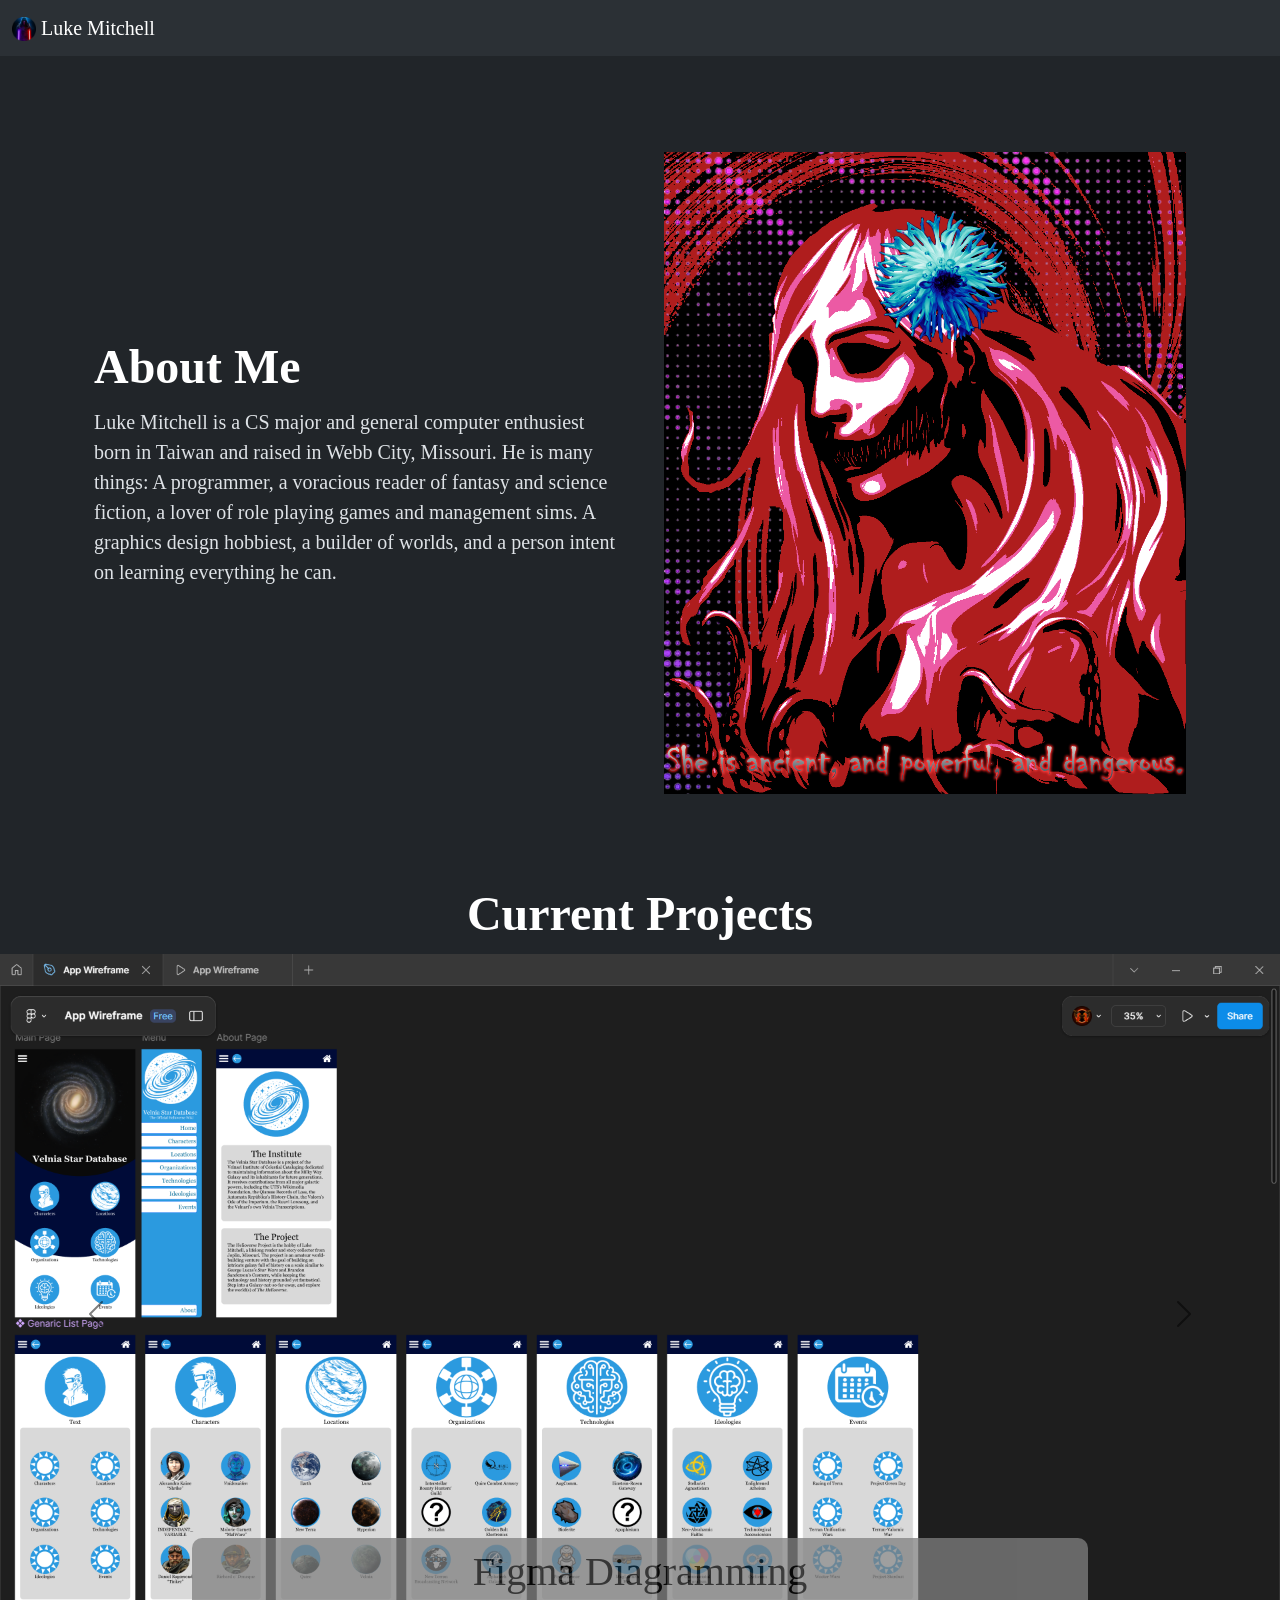
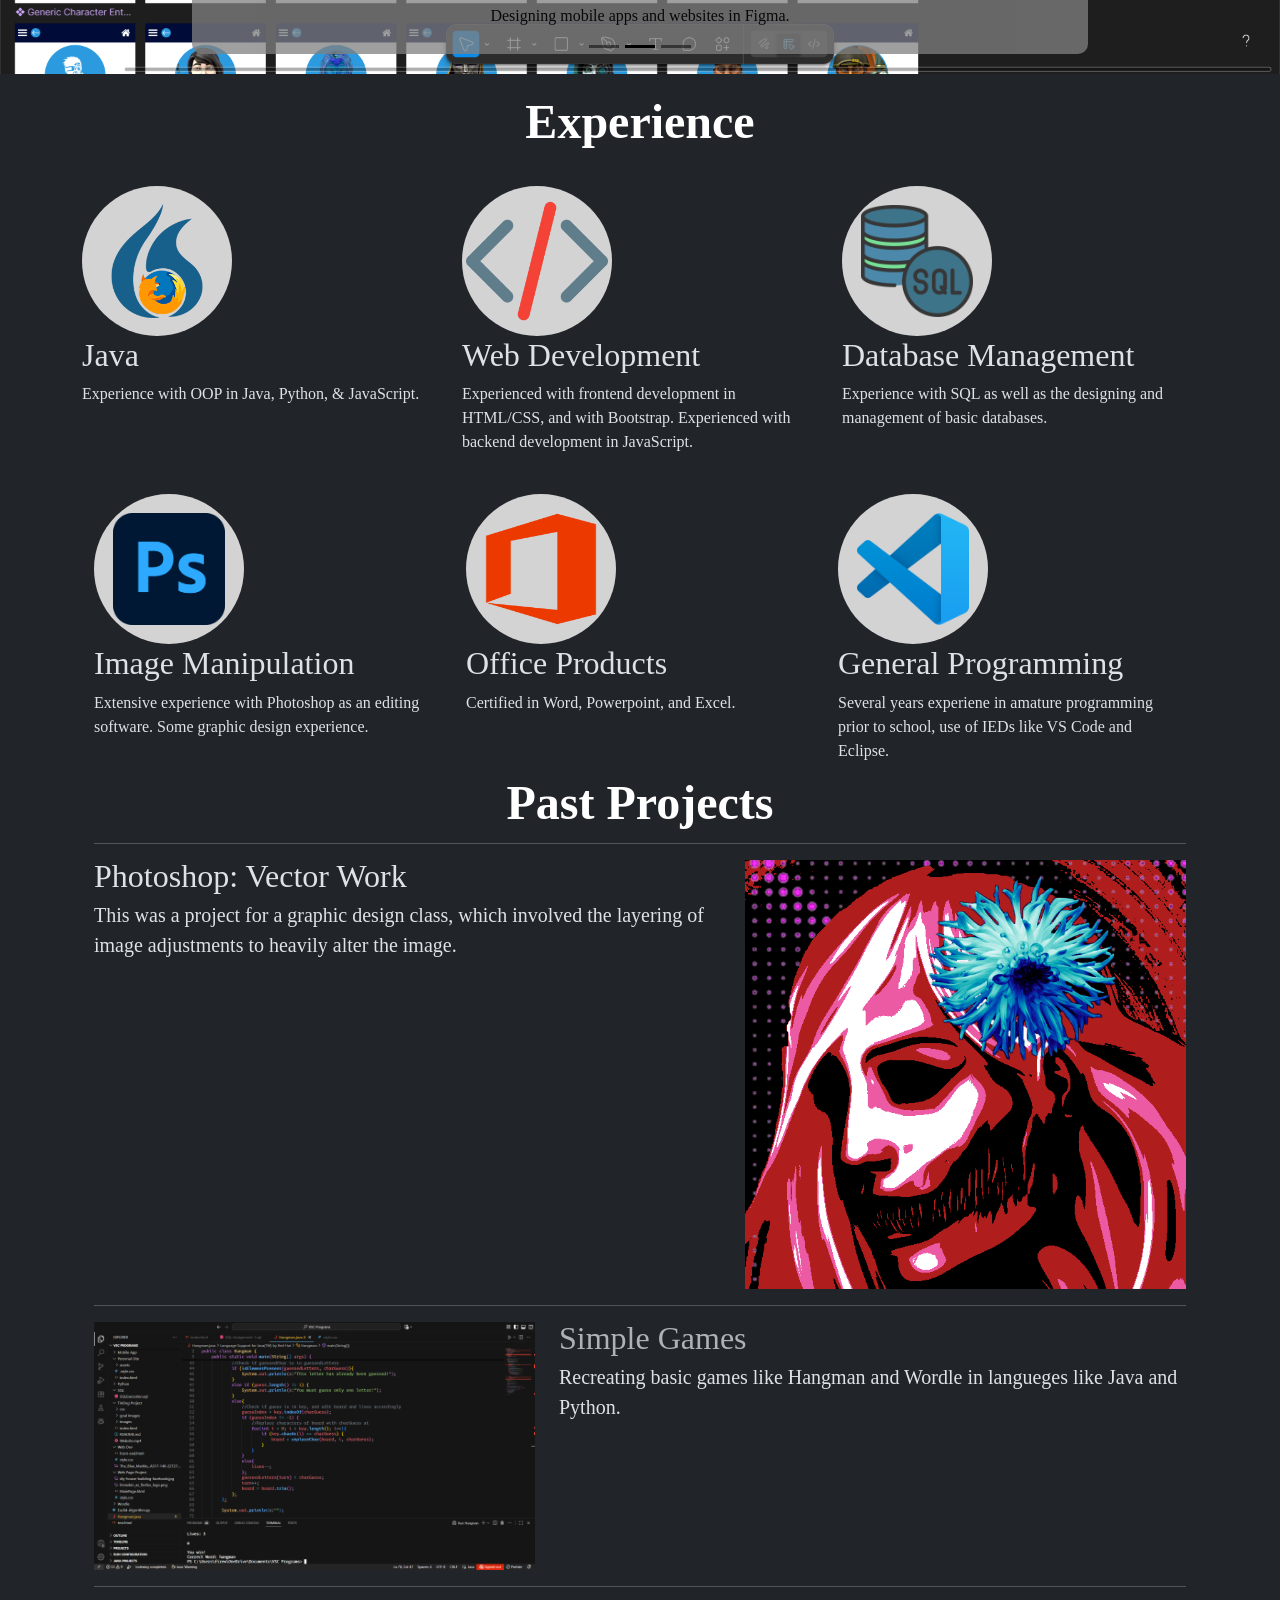
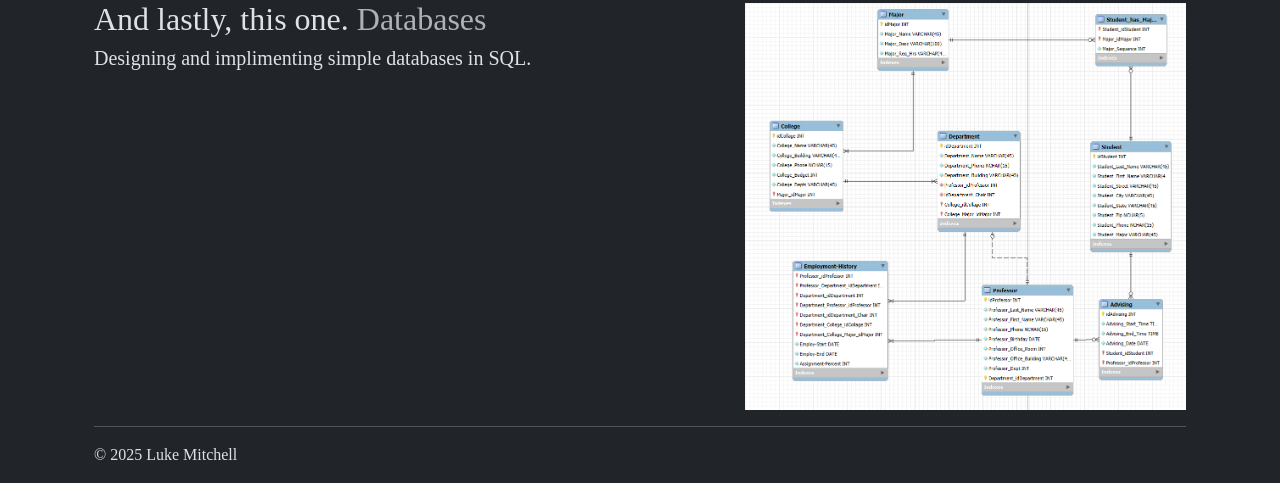
==== index.html @ 65f6967f "Initial Upload The first iteration of my website." ====
<!DOCTYPE html>
<html lang="en">
  <head>
    <meta charset="UTF-8" />
    <meta name="viewport" content="width=device-width, initial-scale=1.0" />
    <title>Personal Website</title>
    <link
      href="https://cdn.jsdelivr.net/npm/bootstrap@5.3.8/dist/css/bootstrap.min.css"
      rel="stylesheet"
      integrity="sha384-sRIl4kxILFvY47J16cr9ZwB07vP4J8+LH7qKQnuqkuIAvNWLzeN8tE5YBujZqJLB"
      crossorigin="anonymous"
    />
    <link href=".style.css" rel="stylesheet" />
  </head>
  <body data-bs-theme="dark" style="font-family: Georgia, 'Times New Roman', Times, serif;">
    <!-- Header -->
    <nav class="navbar bg-body-tertiary">
      <div class="container-fluid" style="align-items: center;">
        <a class="navbar-brand" href="#">
          <img
            src="./assets/ProfilePic.png"
            alt="Logo"
            height="24"
            class="d-inline-block align-text-top"
          />
          Luke Mitchell
        </a>
      </div>
    </nav>

    <!-- Introduction -->
    <div class="container col-xxl-8 px-4 py-5">
      <div class="row flex-lg-row-reverse align-items-center g-5 py-5">
        <div class="col-10 col-sm-8 col-lg-6">
          <img
            src="./assets/AbelothVectorsOwn.webp"
            class="d-block mx-lg-auto img-fluid"
            alt="Bootstrap Themes"
            width="700"
            height="500"
            loading="lazy"
          />
        </div>
        <div class="col-lg-6">
          <h1 class="display-5 fw-bold text-body-emphasis lh-1 mb-3">
            About Me
          </h1>
          <p class="lead">
            Luke Mitchell is a CS major and general computer enthusiest born in
            Taiwan and raised in Webb City, Missouri. He is many things: A
            programmer, a voracious reader of fantasy and science fiction, a
            lover of role playing games and management sims. A graphics design
            hobbiest, a builder of worlds, and a person intent on learning
            everything he can.
          </p>
        </div>
      </div>
    </div>

    <!-- Projects -->
    <div class="col-lg-12">
      <h1
        class="display-5 fw-bold text-body-emphasis lh-1 mb-3"
        style="text-align: center"
      >
        Current Projects
      </h1>
    </div>
    <main>
      <div
        id="myCarousel"
        class="carousel slide mb-6 pointer-event"
        data-bs-ride="carousel"
      >
        <div class="carousel-indicators">
          <button
            type="button"
            data-bs-target="#myCarousel"
            data-bs-slide-to="0"
            class=""
            aria-label="Slide 1"
          ></button>
          <button
            type="button"
            data-bs-target="#myCarousel"
            data-bs-slide-to="1"
            aria-label="Slide 2"
            class="active"
            aria-current="true"
          ></button>
          <button
            type="button"
            data-bs-target="#myCarousel"
            data-bs-slide-to="2"
            aria-label="Slide 3"
            class=""
          ></button>
        </div>
        <div class="carousel-inner">
          <div class="carousel-item">
            <img
              src="./assets/bootstrap.png"
              class="bd-placeholder-img"
              height="100%"
              preserveAspectRatio="xMidYMid slice"
              width="100%">
            <rect
              width="100%"
              height="100%"
              fill="var(--bs-secondary-color)"
            ></rect>
          </img>
            <div class="container">
              <div class="carousel-caption text-start opacity-75" style="background-color: grey; border-radius: 10px;
              padding: 10px;">
                <h1>Bootstrap Experimentation</h1>
                <p class="opacity-75">
                  Using Bootstrap components to create professional looking websites.
                </p>
              </div>
            </div>
          </div>
          <div class="carousel-item active">
            <img
              src="./assets/Figma.png"
              class="bd-placeholder-img"
              height="100%"
              preserveAspectRatio="xMidYMid slice"
              width="100%"
            >
              <rect
                width="100%"
                height="100%"
                fill="var(--bs-secondary-color)"
              ></rect>
          </img>
            <div class="container">
              <div class="carousel-caption opacity-75" style="background-color: grey; border-radius: 10px;
              padding: 10px;">
                <h1>Figma Diagramming</h1>
                <p>
                  Designing mobile apps and websites in Figma.
                </p>
              </div>
            </div>
          </div>
          <div class="carousel-item">
            <img
              src="./assets/helioverse.png"
              class="bd-placeholder-img"
              height="100%"
              preserveAspectRatio="xMidYMid slice"
              width="100%"
            >
              <rect
                width="100%"
                height="100%"
                fill="var(--bs-secondary-color)"
              ></rect>
          </img>
            <div class="container">
              <div class="carousel-caption text-end opacity-75" style="background-color: grey; border-radius: 10px;
              padding: 10px;">
                <h1>The Helioverse</h1>
                <p>
                  Developing an in depth sci-fi setting utilizing a number of tools.
                </p>
              </div>
            </div>
          </div>
        </div>
        <button
          class="carousel-control-prev"
          type="button"
          data-bs-target="#myCarousel"
          data-bs-slide="prev"
        >
          <span class="carousel-control-prev-icon" aria-hidden="true"></span>
          <span class="visually-hidden">Previous</span>
        </button>
        <button
          class="carousel-control-next"
          type="button"
          data-bs-target="#myCarousel"
          data-bs-slide="next"
        >
          <span class="carousel-control-next-icon" aria-hidden="true"></span>
          <span class="visually-hidden">Next</span>
        </button>
      </div>
    </main>
      <br>

      <!-- Experience -->
      <div>
        <h1 class="display-5 fw-bold text-body-emphasis lh-1 mb-3" style="text-align: center">
            Experience
        </h1>
      </div>
      <br>
      <div class="container marketing">
        <!-- Three columns of text below the carousel -->
        <div class="row">
          <div class="col-lg-4">
            <div class="circular-background">   
                <img src="./assets/Javafox.png" class="icon-image">
            </div>
            <h2 class="fw-normal">Java</h2>
            <p>
              Experience with OOP in Java, Python, & JavaScript.
            </p>
          </div>
          <!-- /.col-lg-4 -->
          <div class="col-lg-4">
            <div class="circular-background">   
                <img src="./assets/code.png" class="icon-image">
            </div>
            <h2 class="fw-normal">Web Development</h2>
            <p>
              Experienced with frontend development in HTML/CSS, and with Bootstrap. Experienced with backend development in JavaScript.
            </p>
          </div>
          <!-- /.col-lg-4 -->
          <div class="col-lg-4">
            <div class="circular-background">   
                <img src="./assets/sql.png" class="icon-image" style="width: 75%; height: 75%;">
            </div>
            <h2 class="fw-normal">Database Management</h2>
            <p>
              Experience with SQL as well as the designing and management of basic databases.
            </p>
          </div>
          <!-- /.col-lg-4 -->
        </div>
        <!-- /.row -->
         <br>
         <div class="container marketing">
        <!-- Three columns of text below the carousel -->
        <div class="row">
          <div class="col-lg-4">
            <div class="circular-background">   
                <img src="./assets/photoshop.png" class="icon-image" style="width: 75%; height: 75%;">
            </div>
            <h2 class="fw-normal">Image Manipulation</h2>
            <p>
              Extensive experience with Photoshop as an editing software. Some graphic design experience.
            </p>
          </div>
          <!-- /.col-lg-4 -->
          <div class="col-lg-4">
            <div class="circular-background">   
                <img src="./assets/office.png" class="icon-image" style="width: 75%; height: 75%;">
            </div>
            <h2 class="fw-normal">Office Products</h2>
            <p>
              Certified in Word, Powerpoint, and Excel.
            </p>
          </div>
          <!-- /.col-lg-4 -->
          <div class="col-lg-4">
            <div class="circular-background">   
                <img src="./assets/vscode.png" class="icon-image" style="width: 75%; height: 75%;">
            </div>
            <h2 class="fw-normal">General Programming</h2>
            <p>
              Several years experiene in amature programming prior to school, use of IEDs like VS Code and Eclipse.
            </p>
          </div>
          <!-- /.col-lg-4 -->
        </div>
        <!-- /.row -->


        <!-- START THE FEATURETTES -->
        <div>
            <h1 class="display-5 fw-bold text-body-emphasis lh-1 mb-3" style="text-align: center">
                Past Projects
            </h1>
        </div>
        <hr class="featurette-divider" />
        <div class="row featurette">
          <div class="col-md-7">
            <h2 class="featurette-heading fw-normal lh-1">
              Photoshop: Vector Work
              <span class="text-body-secondary"></span>
            </h2>
            <p class="lead">
              This was a project for a graphic design class, which involved the layering of image adjustments to heavily alter the image.
            </p>
          </div>
          <div class="col-md-5">
            <img
              class="bd-placeholder-img bd-placeholder-img-lg featurette-image img-fluid mx-auto"
              height="500"
              preserveAspectRatio="xMidYMid slice"
              role="img"
              width="500"
              src="./assets/Abeloth-cropped.png"
            >
              <rect
                width="100%"
                height="100%"
                fill="var(--bs-secondary-bg)"
              ></rect>
            </img>
          </div>
        </div>
        <hr class="featurette-divider" />
        <div class="row featurette">
          <div class="col-md-7 order-md-2">
            <h2 class="featurette-heading fw-normal lh-1">
              
              <span class="text-body-secondary">Simple Games</span>
            </h2>
            <p class="lead">
              Recreating basic games like Hangman and Wordle in langueges like Java and Python.
            </p>
          </div>
          <div class="col-md-5 order-md-1">
            <img
              class="bd-placeholder-img bd-placeholder-img-lg featurette-image img-fluid mx-auto"
              height="500"
              preserveAspectRatio="xMidYMid slice"
              role="img"
              width="500"
              src="./assets/Hangman.png"
            >
              <rect
                width="100%"
                height="100%"
                fill="var(--bs-secondary-bg)"
              ></rect>
          </img>
          </div>
        </div>
        <hr class="featurette-divider" />
        <div class="row featurette">
          <div class="col-md-7">
            <h2 class="featurette-heading fw-normal lh-1">
              And lastly, this one.
              <span class="text-body-secondary">Databases</span>
            </h2>
            <p class="lead">
              Designing and implimenting simple databases in SQL.
            </p>
          </div>
          <div class="col-md-5">
            <img
              class="bd-placeholder-img bd-placeholder-img-lg featurette-image img-fluid mx-auto"
              height="500"
              preserveAspectRatio="xMidYMid slice"
              role="img"
              width="500"
              src="./assets/Database.png"
            >
              <rect
                width="100%"
                height="100%"
                fill="var(--bs-secondary-bg)"
              ></rect>
            </img>
          </div>
        </div>
        <hr class="featurette-divider" />
        <!-- /END THE FEATURETTES -->
      </div>
      <!-- /.container -->
      <!-- FOOTER -->
      <footer class="container">
        <p>
          © 2025 Luke Mitchell
        </p>
      </footer>
      <script
        src="https://cdn.jsdelivr.net/npm/bootstrap@5.3.8/dist/js/bootstrap.bundle.min.js"
        integrity="sha384-FKyoEForCGlyvwx9Hj09JcYn3nv7wiPVlz7YYwJrWVcXK/BmnVDxM+D2scQbITxI"
        crossorigin="anonymous"
      ></script>
    </main>
  </body>
</html>
---- .style.css ----
.carousel .item {
  height: 300px;
}

.item img {
    position: absolute;
    top: 0;
    left: 0;
    min-height: 300px;
}

.circular-background {
  background-color: lightgrey;
  width: 150px; /* Set a fixed width */
  height: 150px; /* Set a fixed height equal to the width for a perfect circle */
  border-radius: 50%; /* Makes the div circular */
  overflow: hidden; /* Hides any part of the image that extends beyond the circular shape */
  justify-content: center;
  align-items: center;
  display: flex;
}

.icon-image {
    width: 95%;
}
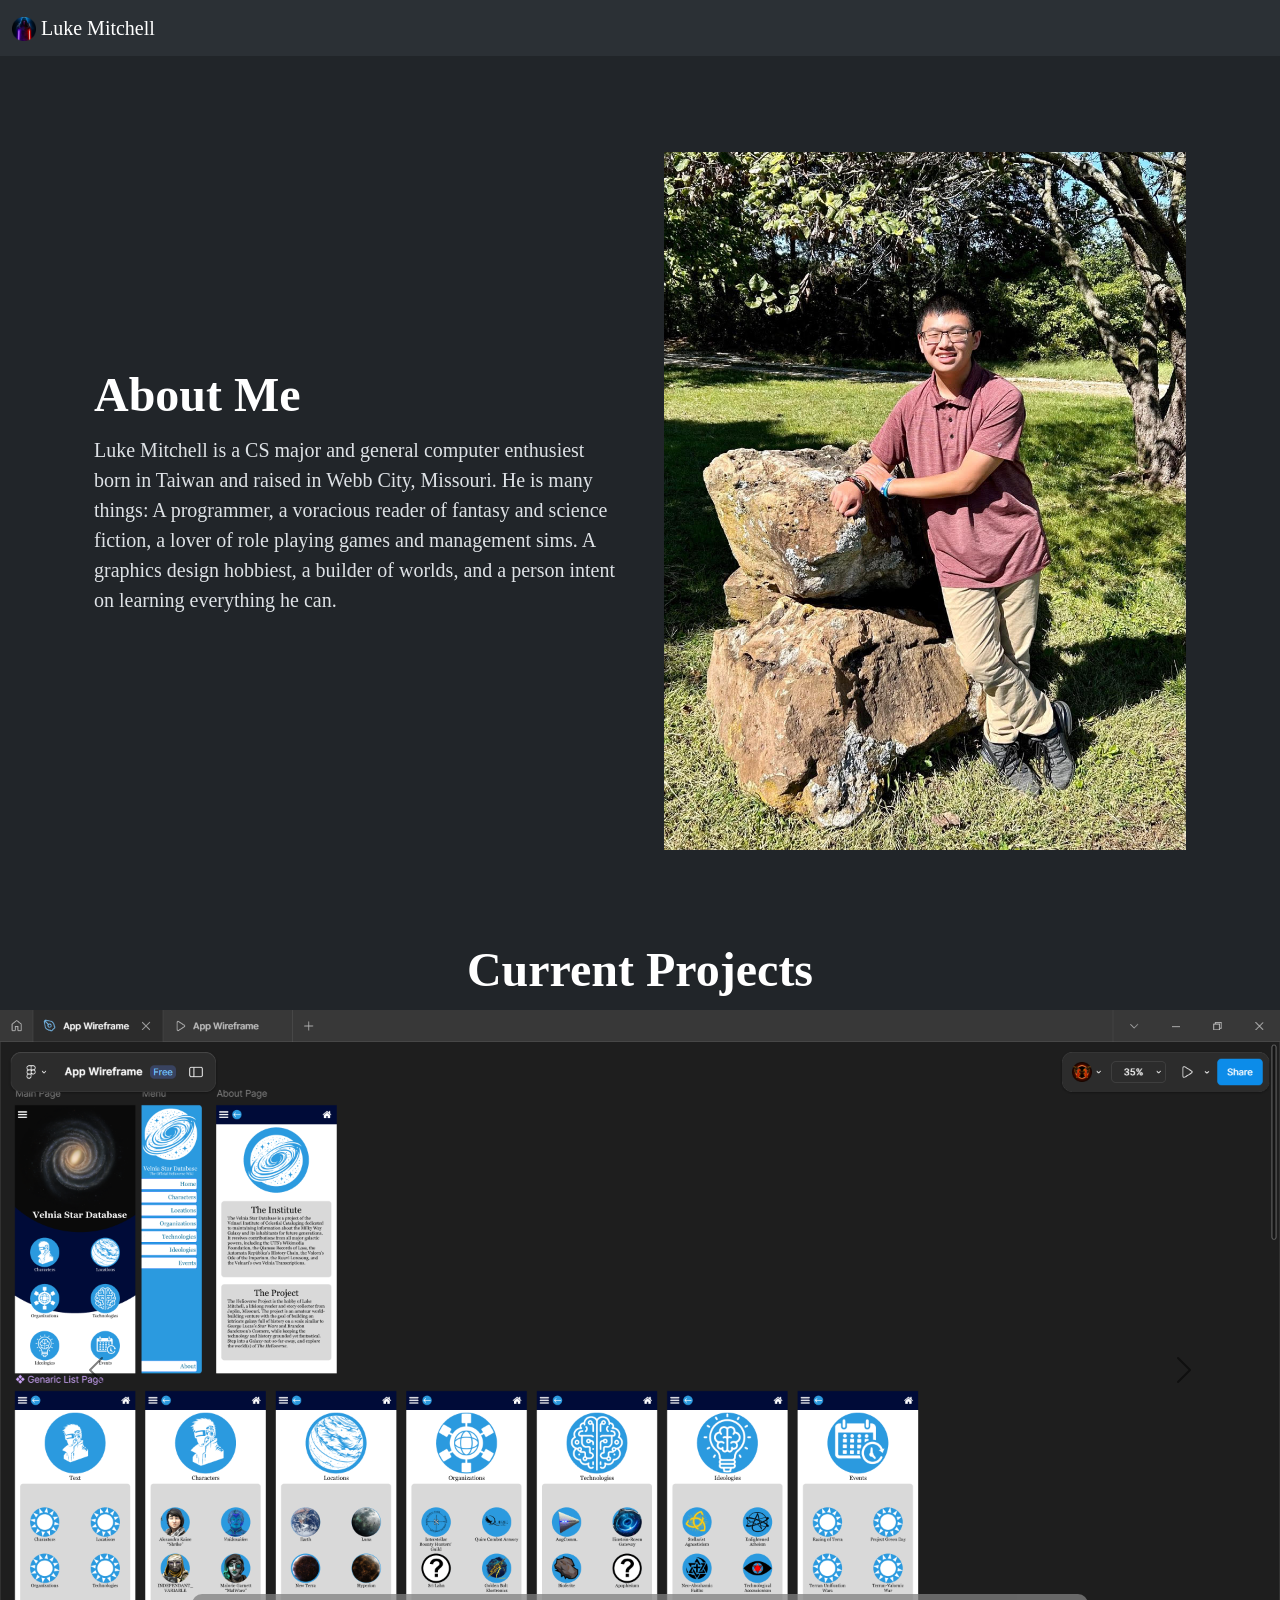
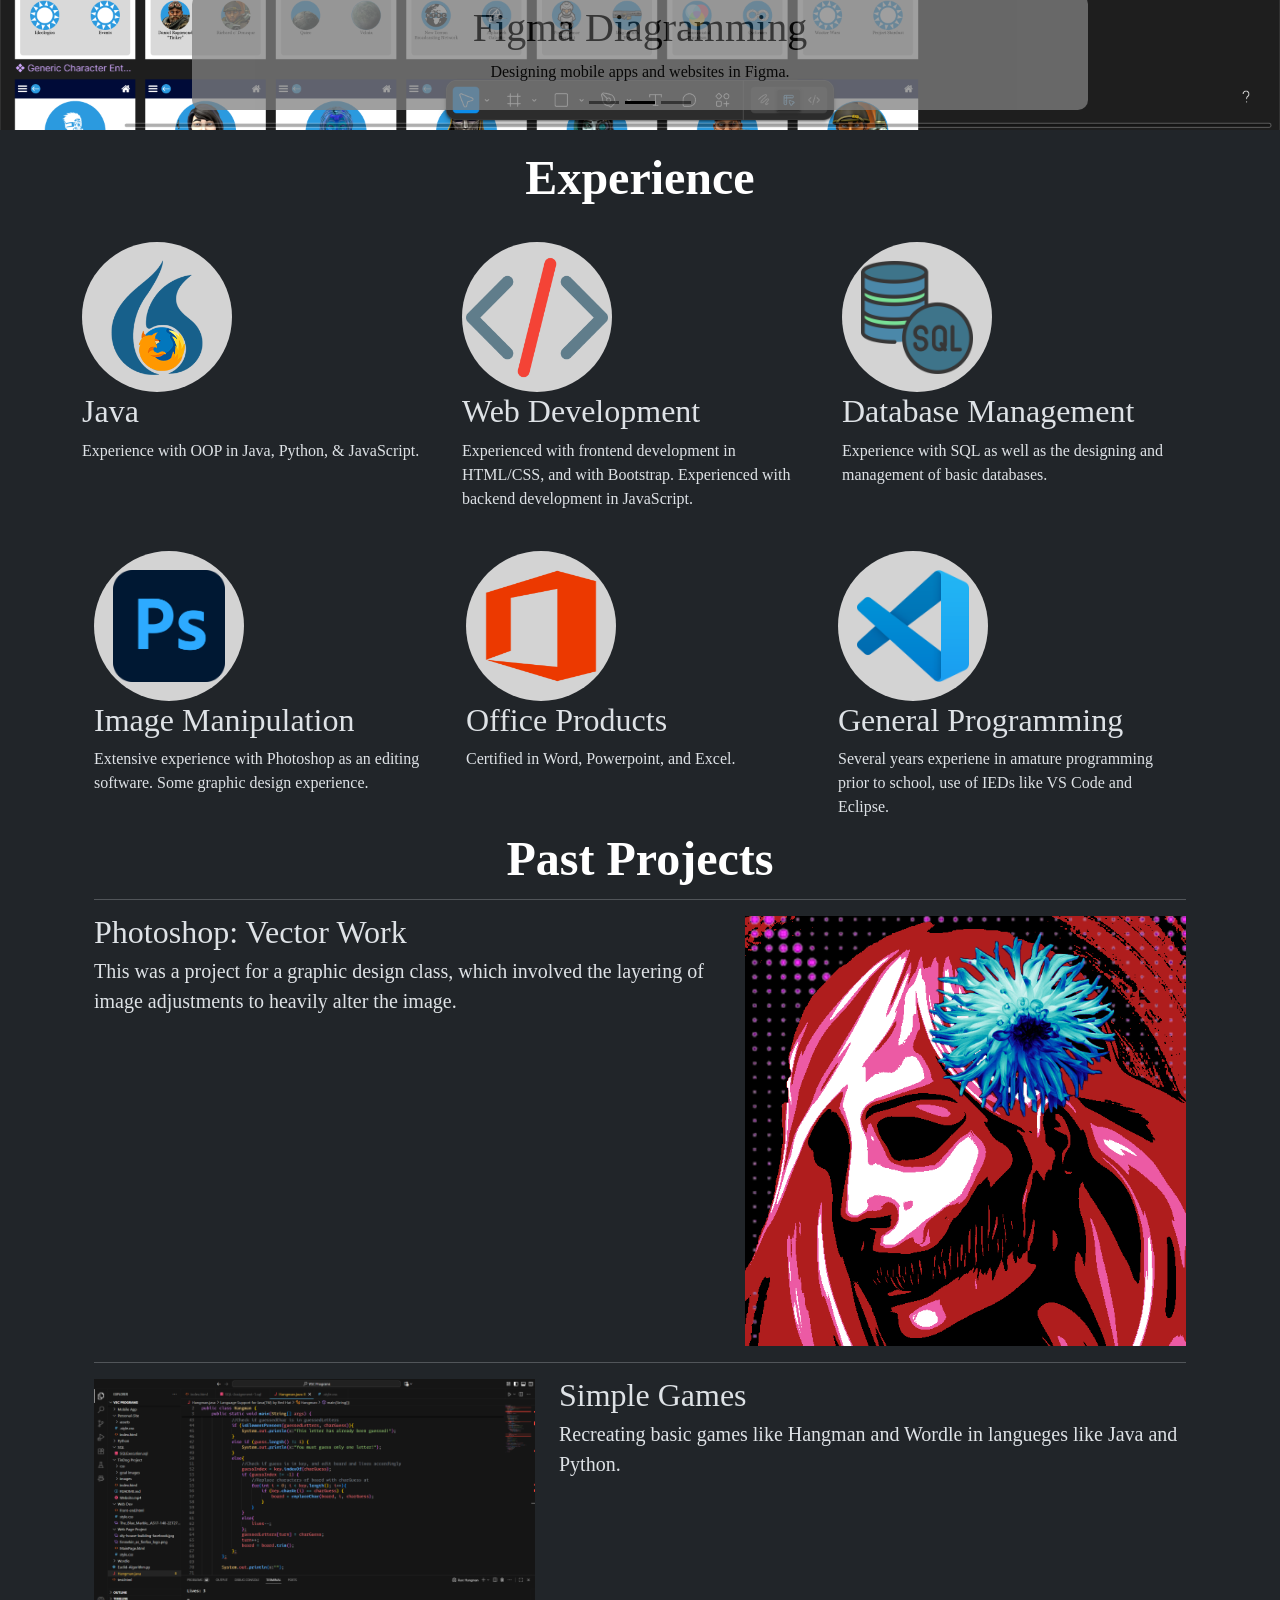
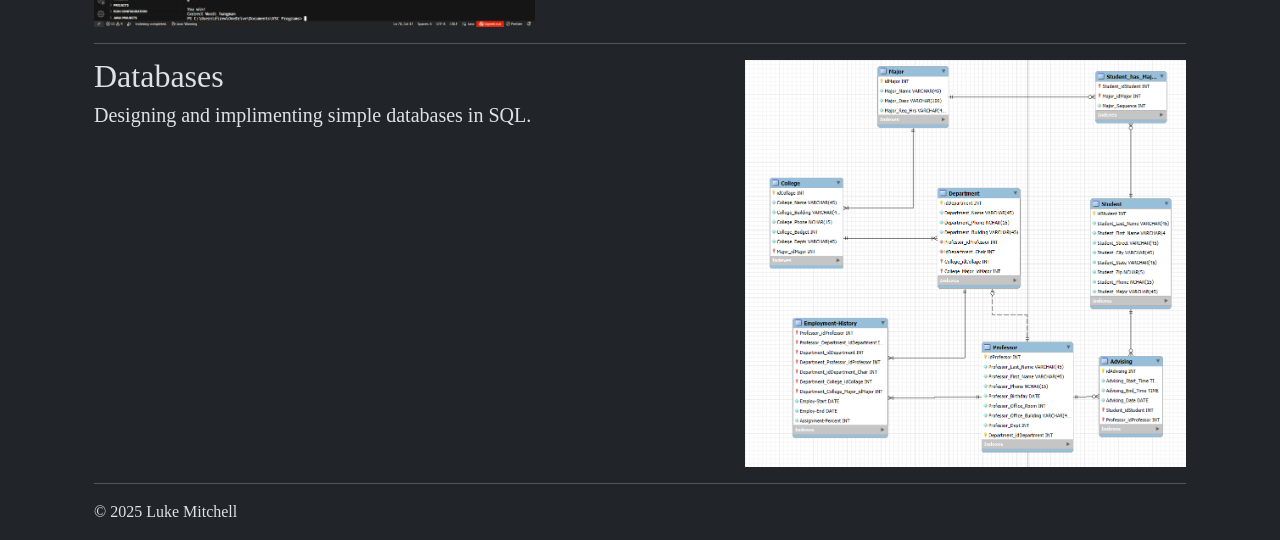
==== commit 881973ea: "Hosting correction Corrected problem involving page hosting." ====
--- a/index.html
+++ b/index.html
@@ -14,7 +14,7 @@
   </head>
   <body data-bs-theme="dark" style="font-family: Georgia, 'Times New Roman', Times, serif;">
     <!-- Header -->
-    <nav class="navbar bg-body-tertiary">
+    <nav class="navbar sticky-top bg-body-tertiary">
       <div class="container-fluid" style="align-items: center;">
         <a class="navbar-brand" href="#">
           <img
@@ -33,7 +33,7 @@
       <div class="row flex-lg-row-reverse align-items-center g-5 py-5">
         <div class="col-10 col-sm-8 col-lg-6">
           <img
-            src="./assets/AbelothVectorsOwn.webp"
+            src="./assets/lmitchell-profile.png"
             class="d-block mx-lg-auto img-fluid"
             alt="Bootstrap Themes"
             width="700"
@@ -309,8 +309,8 @@
         <div class="row featurette">
           <div class="col-md-7 order-md-2">
             <h2 class="featurette-heading fw-normal lh-1">
-              
-              <span class="text-body-secondary">Simple Games</span>
+              Simple Games
+              <span class="text-body-secondary"></span>
             </h2>
             <p class="lead">
               Recreating basic games like Hangman and Wordle in langueges like Java and Python.
@@ -337,8 +337,8 @@
         <div class="row featurette">
           <div class="col-md-7">
             <h2 class="featurette-heading fw-normal lh-1">
-              And lastly, this one.
-              <span class="text-body-secondary">Databases</span>
+              Databases
+              <span class="text-body-secondary"></span>
             </h2>
             <p class="lead">
               Designing and implimenting simple databases in SQL.
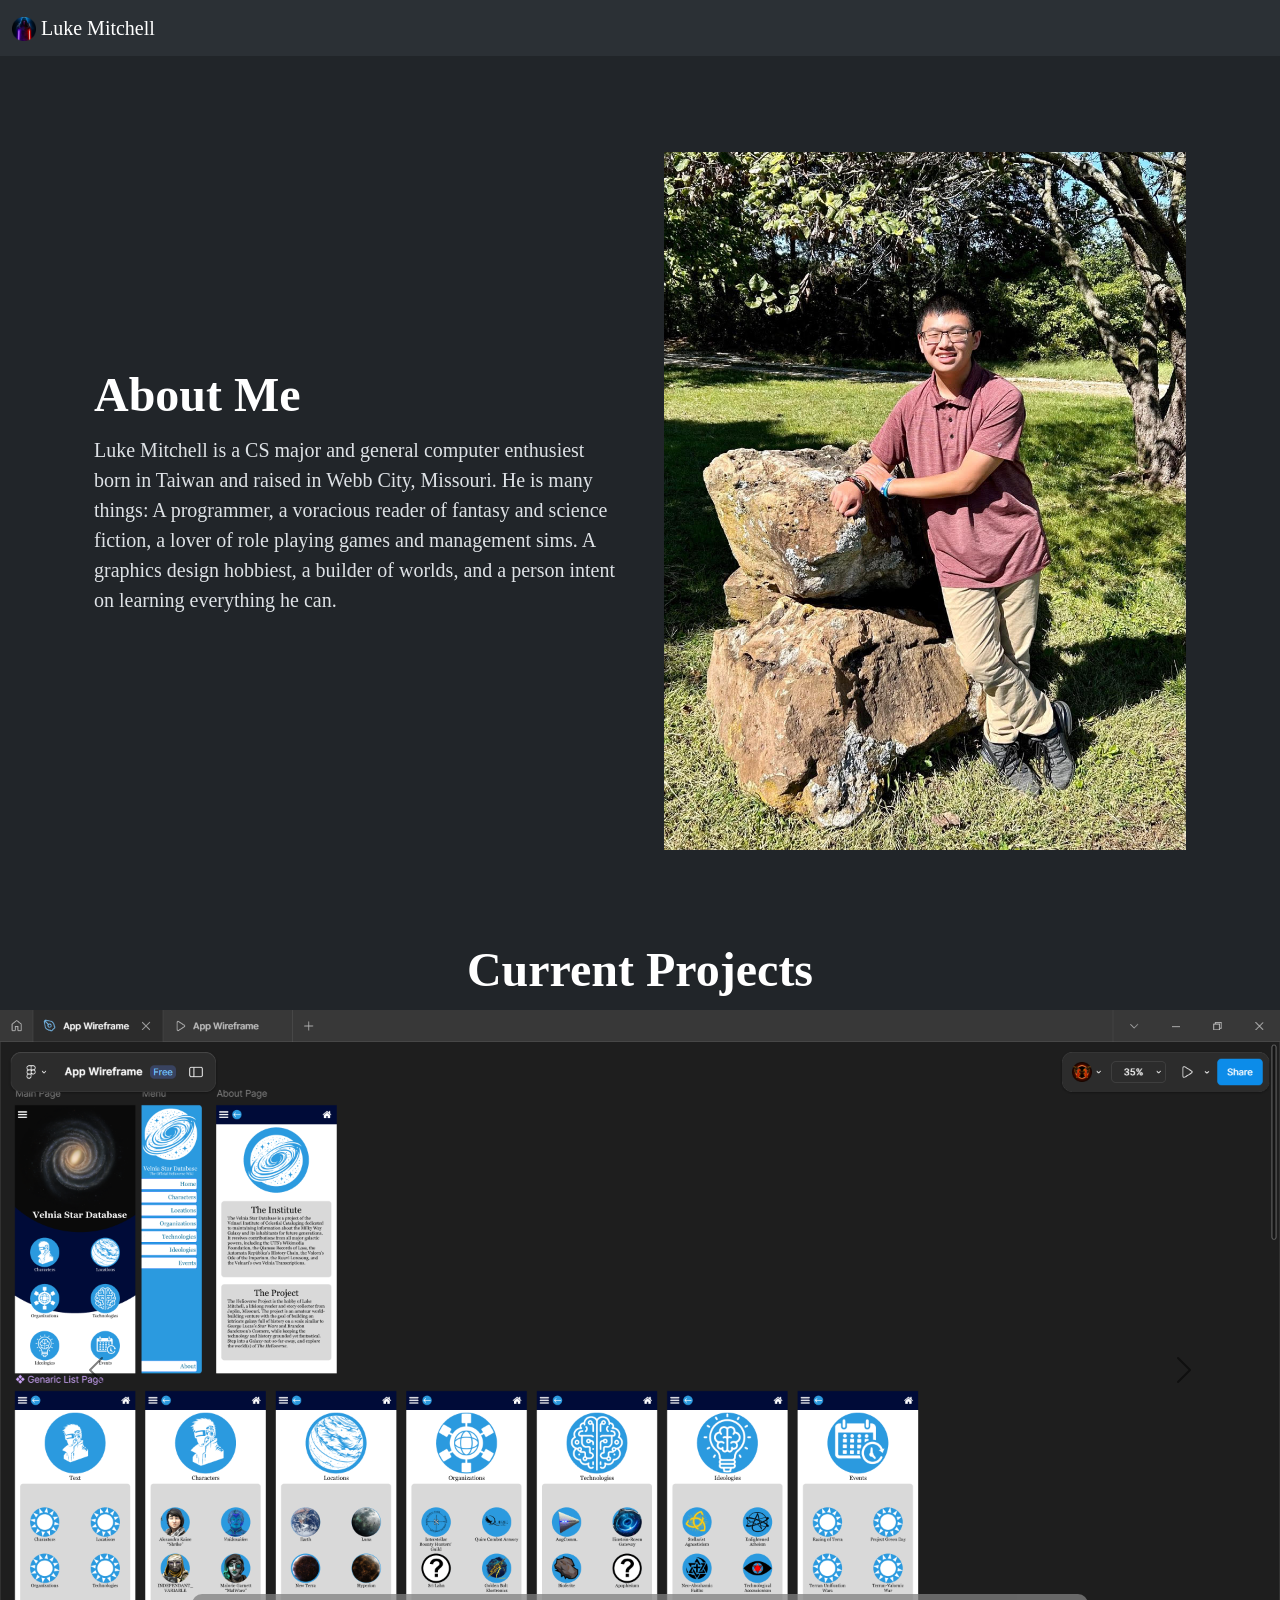
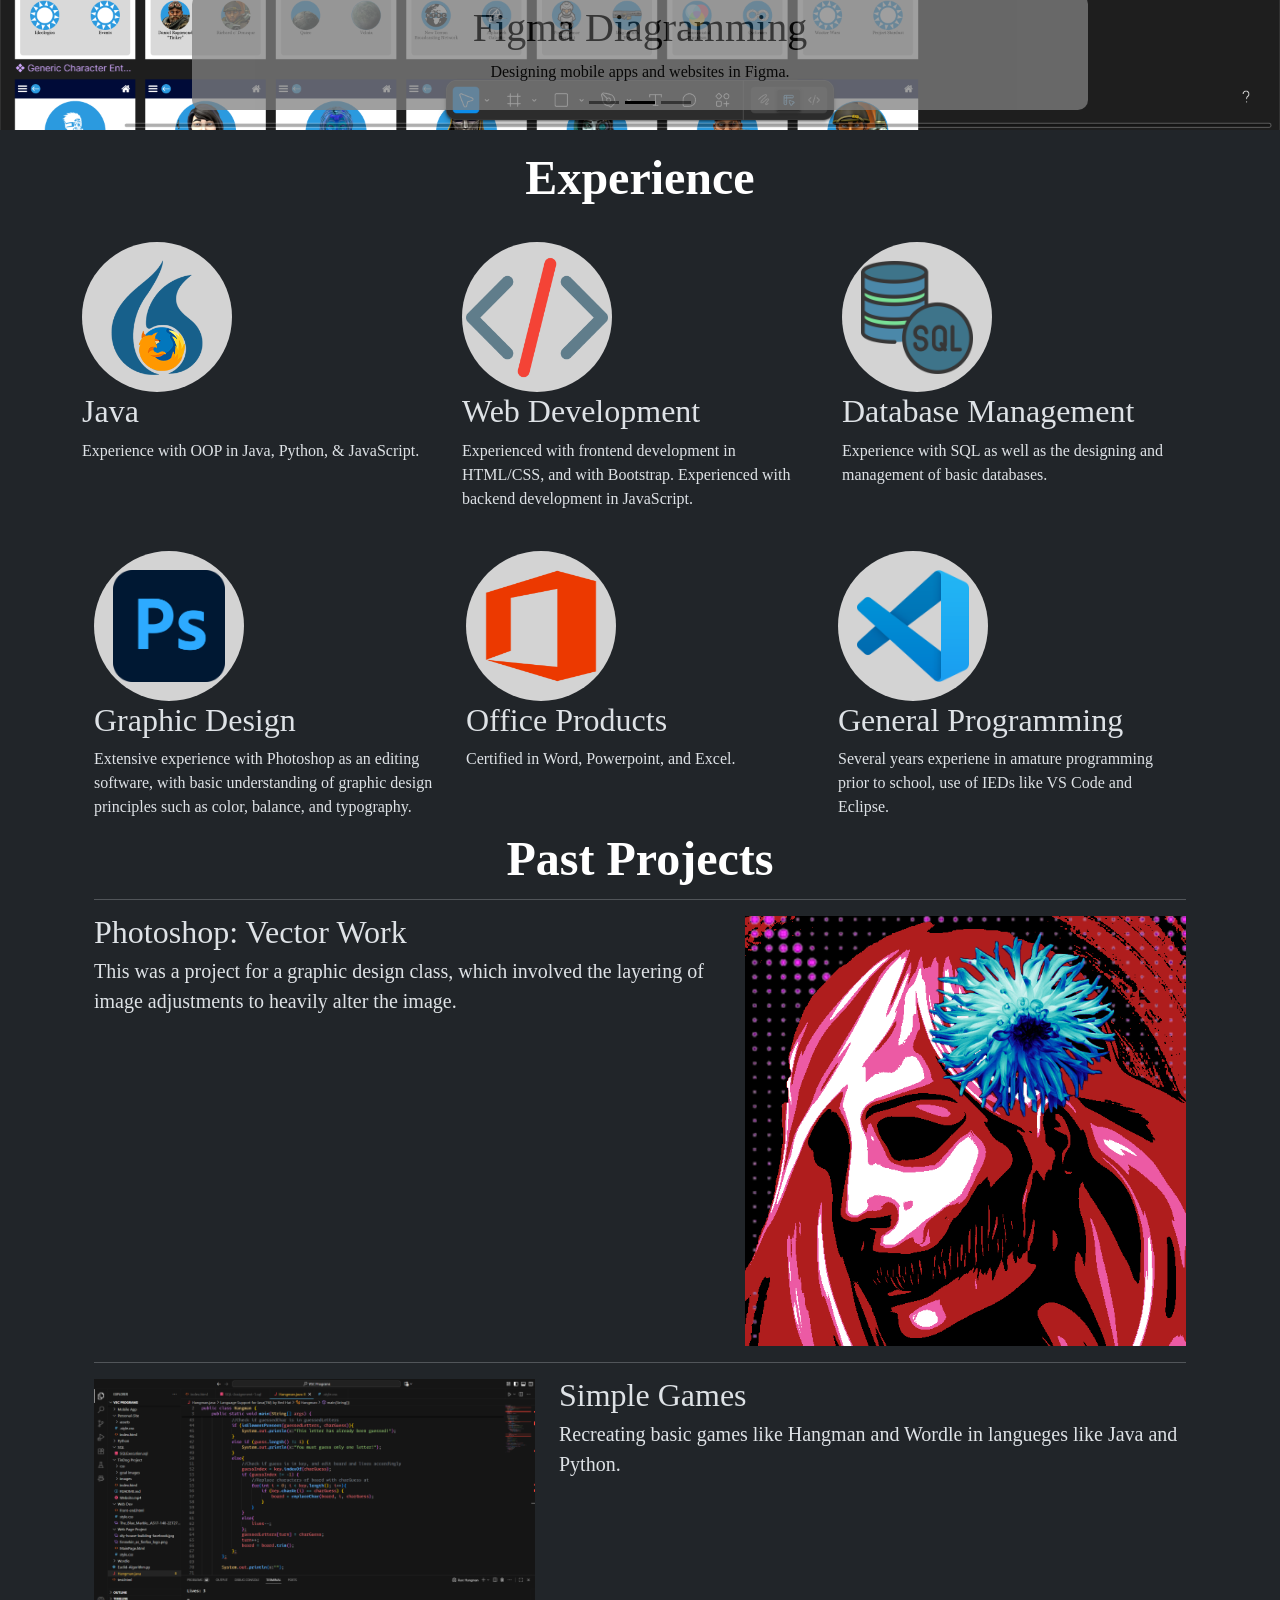
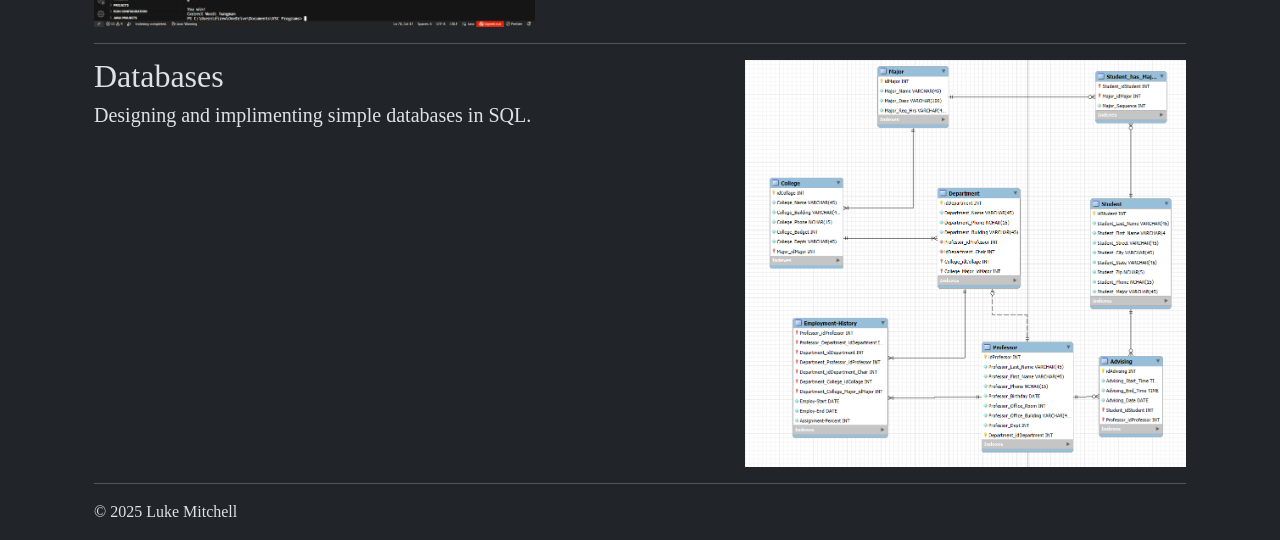
==== commit 668e16c2: "Update index.html" ====
--- a/index.html
+++ b/index.html
@@ -241,9 +241,9 @@
             <div class="circular-background">   
                 <img src="./assets/photoshop.png" class="icon-image" style="width: 75%; height: 75%;">
             </div>
-            <h2 class="fw-normal">Image Manipulation</h2>
-            <p>
-              Extensive experience with Photoshop as an editing software. Some graphic design experience.
+            <h2 class="fw-normal">Graphic Design</h2>
+            <p>
+              Extensive experience with Photoshop as an editing software, with basic understanding of graphic design principles such as color, balance, and typography.
             </p>
           </div>
           <!-- /.col-lg-4 -->
